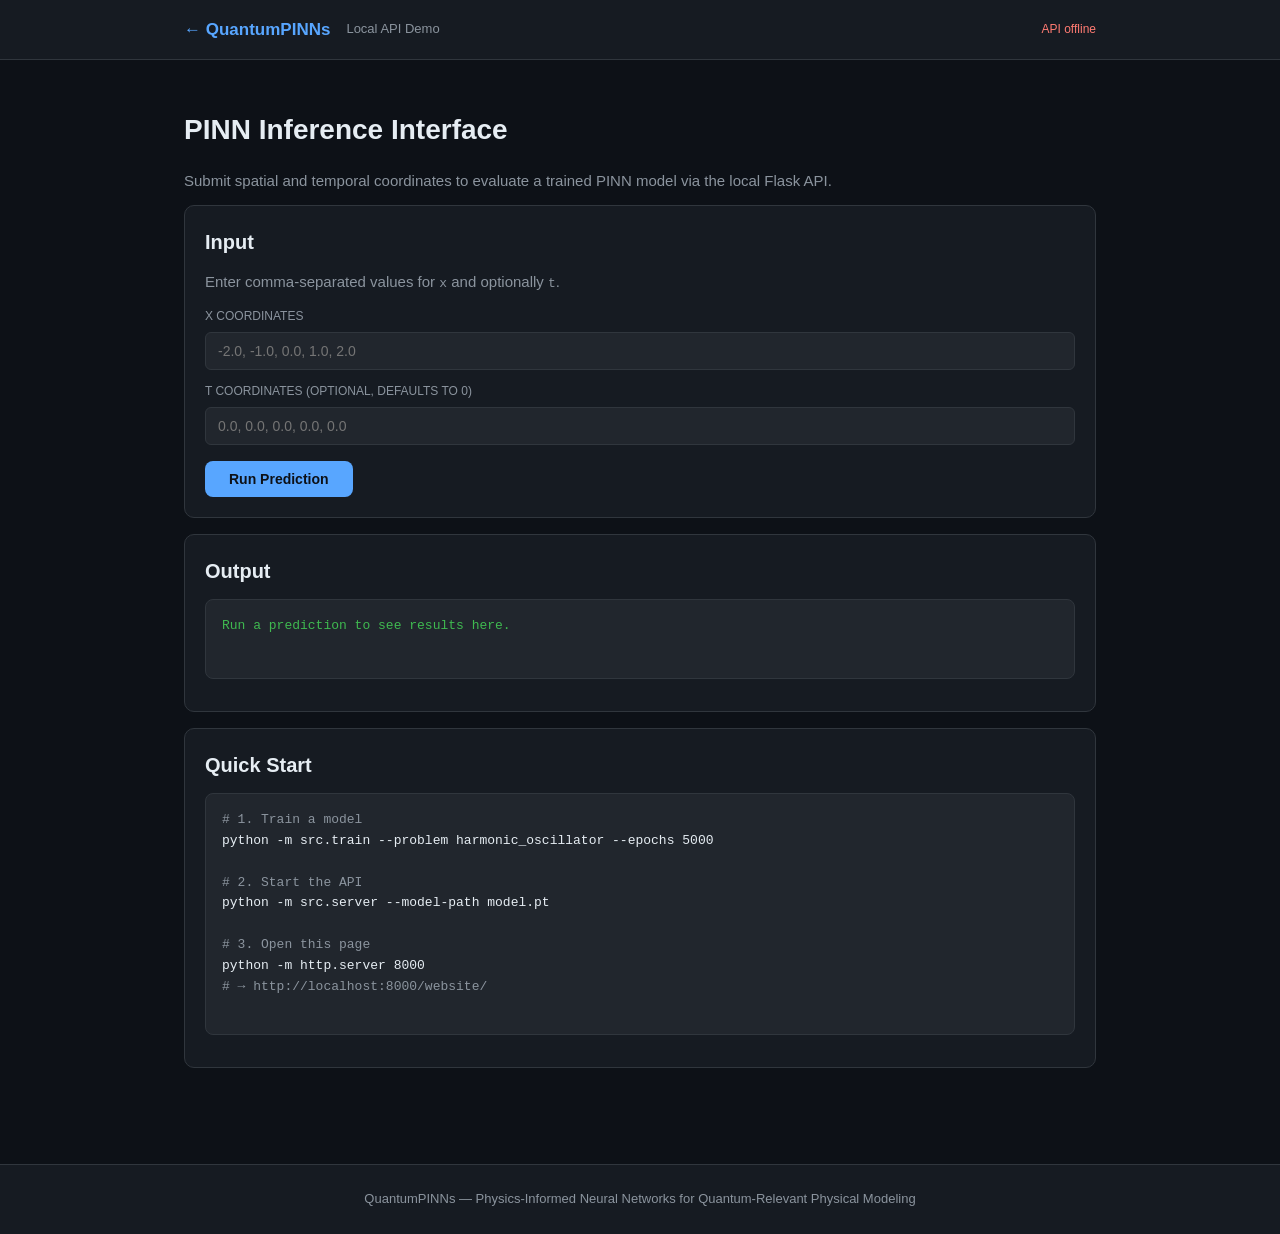
==== website/index.html @ e2410aae "project updated" ====
<!DOCTYPE html>
<html lang="en">
<head>
  <meta charset="UTF-8"/>
  <meta name="viewport" content="width=device-width, initial-scale=1.0"/>
  <title>QuantumPINNs — API Demo</title>
  <link rel="stylesheet" href="style.css"/>
</head>
<body>
<header>
  <div class="container">
    <a class="site-title" href="../index.html">← QuantumPINNs</a>
    <span style="color:var(--muted);font-size:13px;">Local API Demo</span>
    <span id="health-status" style="margin-left:auto;font-size:12px;color:var(--muted);">Checking API…</span>
  </div>
</header>
<main>
  <div class="container">
    <h1>PINN Inference Interface</h1>
    <p>Submit spatial and temporal coordinates to evaluate a trained PINN model via the local Flask API.</p>

    <div class="card">
      <h2>Input</h2>
      <p>Enter comma-separated values for <code>x</code> and optionally <code>t</code>.</p>

      <label style="display:block;margin-bottom:6px;font-size:12px;color:var(--muted);text-transform:uppercase;">
        x coordinates
      </label>
      <input id="x-input" type="text"
             placeholder="-2.0, -1.0, 0.0, 1.0, 2.0"
             style="width:100%;background:var(--surface2);border:1px solid var(--border);
                    border-radius:6px;color:var(--text);padding:10px 12px;font-size:14px;
                    outline:none;margin-bottom:12px;"/>

      <label style="display:block;margin-bottom:6px;font-size:12px;color:var(--muted);text-transform:uppercase;">
        t coordinates (optional, defaults to 0)
      </label>
      <input id="t-input" type="text"
             placeholder="0.0, 0.0, 0.0, 0.0, 0.0"
             style="width:100%;background:var(--surface2);border:1px solid var(--border);
                    border-radius:6px;color:var(--text);padding:10px 12px;font-size:14px;
                    outline:none;margin-bottom:16px;"/>

      <button onclick="submitPrediction()"
              style="background:var(--accent);color:#0d1117;border:none;padding:10px 24px;
                     border-radius:8px;font-size:14px;font-weight:700;cursor:pointer;">
        Run Prediction
      </button>
      <span id="status" style="margin-left:12px;font-size:13px;color:var(--muted);"></span>
    </div>

    <div class="card">
      <h2>Output</h2>
      <pre id="result" style="min-height:80px;color:#3fb950;">Run a prediction to see results here.</pre>
    </div>

    <div class="card">
      <h2>Quick Start</h2>
      <pre>
<span style="color:var(--muted)"># 1. Train a model</span>
python -m src.train --problem harmonic_oscillator --epochs 5000

<span style="color:var(--muted)"># 2. Start the API</span>
python -m src.server --model-path model.pt

<span style="color:var(--muted)"># 3. Open this page</span>
python -m http.server 8000
<span style="color:var(--muted)"># → http://localhost:8000/website/</span>
      </pre>
    </div>
  </div>
</main>
<footer>
  QuantumPINNs — Physics-Informed Neural Networks for Quantum-Relevant Physical Modeling
</footer>
<script src="demo.js"></script>
</body>
</html>
---- website/style.css ----
/* website/style.css — QuantumPINNs demo site styles */

:root {
  --bg: #0d1117;
  --surface: #161b22;
  --surface2: #21262d;
  --border: #30363d;
  --text: #e6edf3;
  --muted: #8b949e;
  --accent: #58a6ff;
  --green: #3fb950;
  --purple: #d2a8ff;
}

*, *::before, *::after { box-sizing: border-box; margin: 0; padding: 0; }

body {
  background: var(--bg);
  color: var(--text);
  font-family: -apple-system, BlinkMacSystemFont, "Segoe UI", Helvetica, Arial, sans-serif;
  font-size: 15px;
  line-height: 1.6;
}

.container { max-width: 960px; margin: 0 auto; padding: 0 24px; }

header {
  background: var(--surface);
  border-bottom: 1px solid var(--border);
  padding: 16px 0;
}

header .container { display: flex; align-items: center; gap: 16px; }

.site-title {
  font-size: 17px;
  font-weight: 700;
  color: var(--accent);
  text-decoration: none;
}

main { padding: 48px 0 80px; }

h1 { font-size: 28px; font-weight: 800; margin-bottom: 16px; }
h2 { font-size: 20px; font-weight: 700; margin-bottom: 12px; }
h3 { font-size: 16px; font-weight: 600; margin-bottom: 8px; color: var(--accent); }

p { color: var(--muted); margin-bottom: 12px; }

.card {
  background: var(--surface);
  border: 1px solid var(--border);
  border-radius: 10px;
  padding: 20px;
  margin-bottom: 16px;
}

code, pre {
  font-family: "SFMono-Regular", Consolas, "Liberation Mono", Menlo, monospace;
  font-size: 13px;
}

pre {
  background: var(--surface2);
  border: 1px solid var(--border);
  border-radius: 8px;
  padding: 16px;
  overflow-x: auto;
  margin: 12px 0;
}

footer {
  border-top: 1px solid var(--border);
  background: var(--surface);
  padding: 24px;
  text-align: center;
  color: var(--muted);
  font-size: 13px;
}
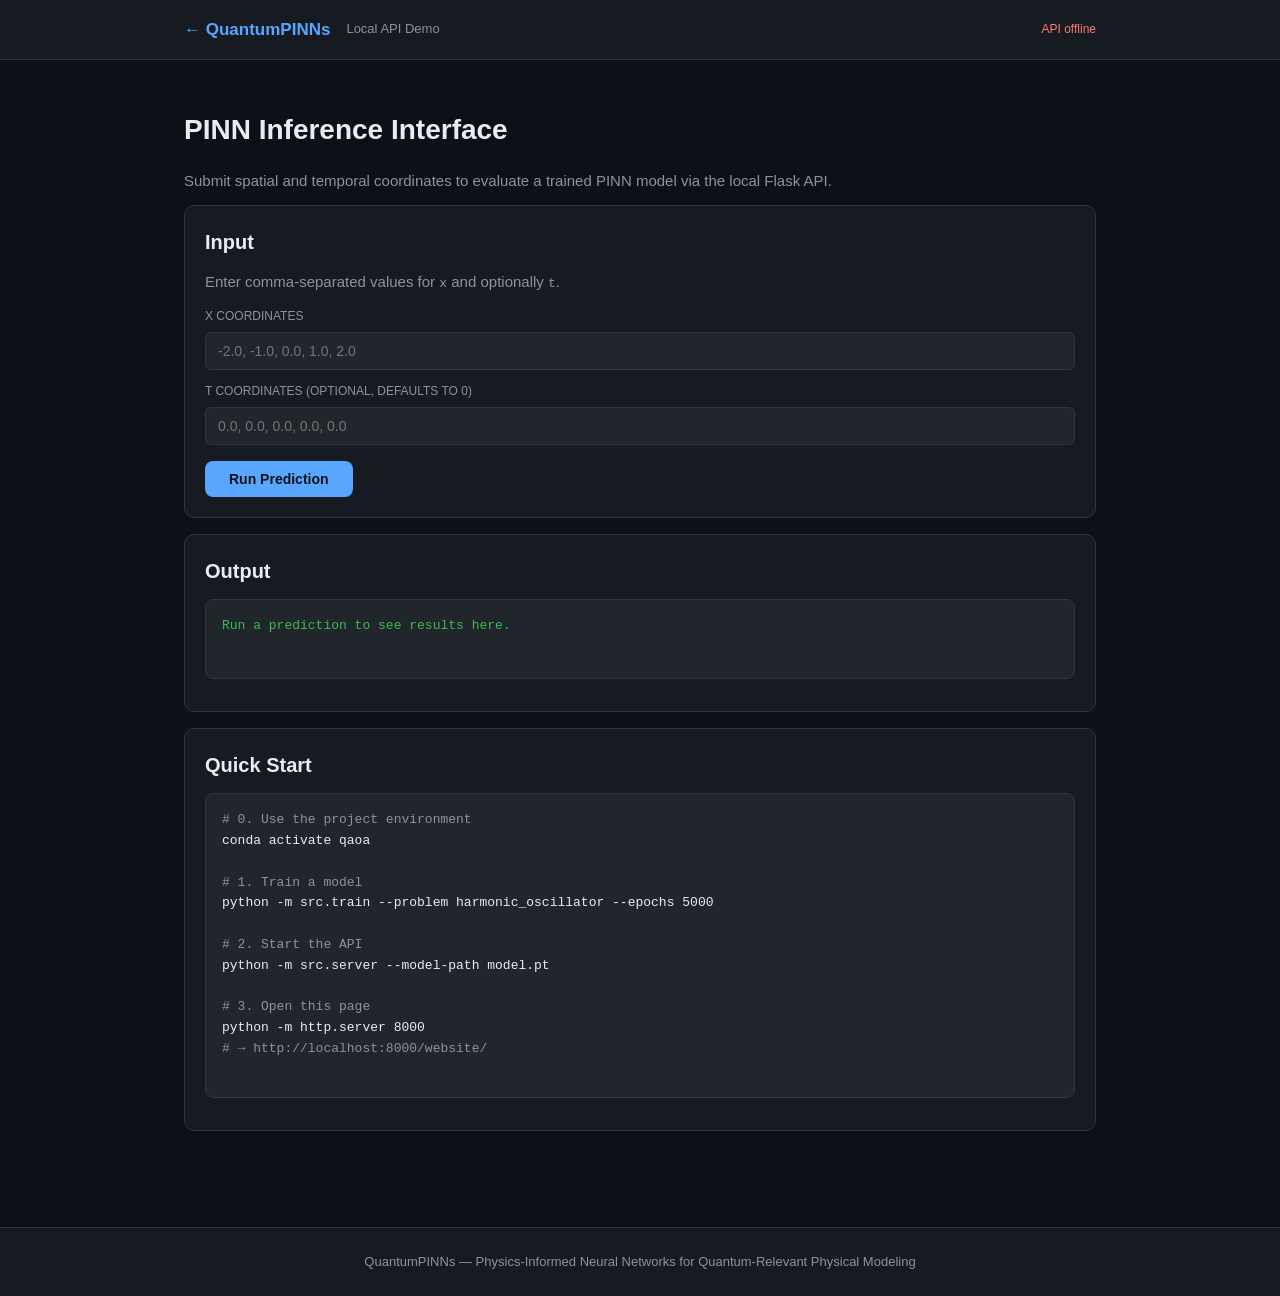
==== commit 4a0df343: "Update Research Project" ====
--- a/website/index.html
+++ b/website/index.html
@@ -57,6 +57,9 @@
     <div class="card">
       <h2>Quick Start</h2>
       <pre>
+<span style="color:var(--muted)"># 0. Use the project environment</span>
+conda activate qaoa
+
 <span style="color:var(--muted)"># 1. Train a model</span>
 python -m src.train --problem harmonic_oscillator --epochs 5000
 
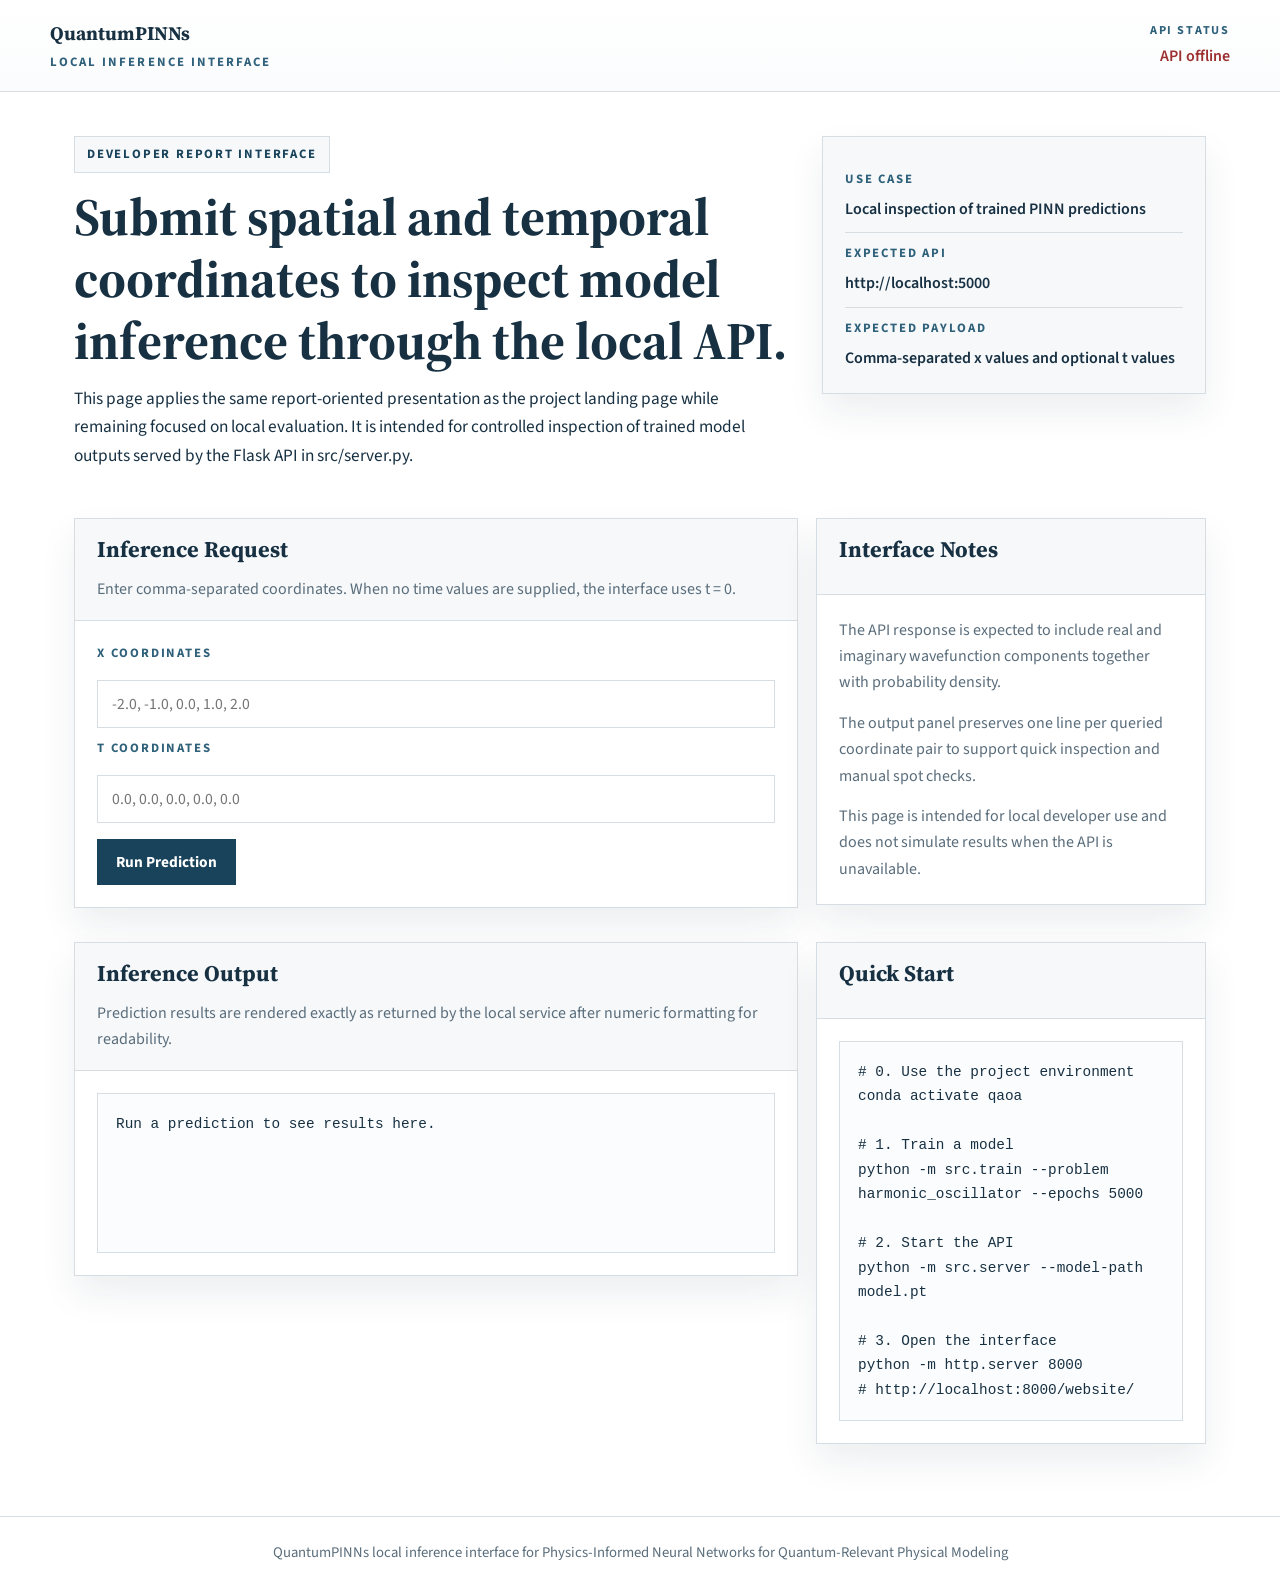
==== commit ee175500: "Update research demo" ====
--- a/website/index.html
+++ b/website/index.html
@@ -1,81 +1,133 @@
 <!DOCTYPE html>
 <html lang="en">
 <head>
-  <meta charset="UTF-8"/>
-  <meta name="viewport" content="width=device-width, initial-scale=1.0"/>
-  <title>QuantumPINNs — API Demo</title>
-  <link rel="stylesheet" href="style.css"/>
+  <meta charset="UTF-8" />
+  <meta name="viewport" content="width=device-width, initial-scale=1.0" />
+  <title>QuantumPINNs Local Inference Interface</title>
+  <link rel="preconnect" href="https://fonts.googleapis.com" />
+  <link rel="preconnect" href="https://fonts.gstatic.com" crossorigin />
+  <link href="https://fonts.googleapis.com/css2?family=Source+Sans+3:wght@400;500;600;700&family=Source+Serif+4:wght@400;600;700&display=swap" rel="stylesheet" />
+  <link rel="stylesheet" href="style.css" />
 </head>
 <body>
-<header>
-  <div class="container">
-    <a class="site-title" href="../index.html">← QuantumPINNs</a>
-    <span style="color:var(--muted);font-size:13px;">Local API Demo</span>
-    <span id="health-status" style="margin-left:auto;font-size:12px;color:var(--muted);">Checking API…</span>
-  </div>
-</header>
-<main>
-  <div class="container">
-    <h1>PINN Inference Interface</h1>
-    <p>Submit spatial and temporal coordinates to evaluate a trained PINN model via the local Flask API.</p>
+  <header class="masthead">
+    <div class="container masthead-inner">
+      <div class="identity">
+        <a class="site-title" href="../index.html">QuantumPINNs</a>
+        <span class="site-subtitle">Local inference interface</span>
+      </div>
+      <div class="status-strip">
+        <span class="status-label">API Status</span>
+        <span id="health-status" class="status-value">Checking API...</span>
+      </div>
+    </div>
+  </header>
 
-    <div class="card">
-      <h2>Input</h2>
-      <p>Enter comma-separated values for <code>x</code> and optionally <code>t</code>.</p>
+  <main class="page">
+    <section class="hero">
+      <div>
+        <span class="report-label">Developer Report Interface</span>
+        <h1>Submit spatial and temporal coordinates to inspect model inference through the local API.</h1>
+        <p class="lead">
+          This page applies the same report-oriented presentation as the project landing page while remaining focused on local evaluation. It is intended for controlled inspection of trained model outputs served by the Flask API in <code>src/server.py</code>.
+        </p>
+      </div>
 
-      <label style="display:block;margin-bottom:6px;font-size:12px;color:var(--muted);text-transform:uppercase;">
-        x coordinates
-      </label>
-      <input id="x-input" type="text"
-             placeholder="-2.0, -1.0, 0.0, 1.0, 2.0"
-             style="width:100%;background:var(--surface2);border:1px solid var(--border);
-                    border-radius:6px;color:var(--text);padding:10px 12px;font-size:14px;
-                    outline:none;margin-bottom:12px;"/>
+      <aside class="aside-card">
+        <div class="aside-row">
+          <span class="aside-label">Use Case</span>
+          <div class="aside-value">Local inspection of trained PINN predictions</div>
+        </div>
+        <div class="aside-row">
+          <span class="aside-label">Expected API</span>
+          <div class="aside-value">http://localhost:5000</div>
+        </div>
+        <div class="aside-row">
+          <span class="aside-label">Expected Payload</span>
+          <div class="aside-value">Comma-separated x values and optional t values</div>
+        </div>
+      </aside>
+    </section>
 
-      <label style="display:block;margin-bottom:6px;font-size:12px;color:var(--muted);text-transform:uppercase;">
-        t coordinates (optional, defaults to 0)
-      </label>
-      <input id="t-input" type="text"
-             placeholder="0.0, 0.0, 0.0, 0.0, 0.0"
-             style="width:100%;background:var(--surface2);border:1px solid var(--border);
-                    border-radius:6px;color:var(--text);padding:10px 12px;font-size:14px;
-                    outline:none;margin-bottom:16px;"/>
+    <section class="section section-grid">
+      <article class="panel card-large">
+        <div class="panel-head">
+          <h2>Inference Request</h2>
+          <p>Enter comma-separated coordinates. When no time values are supplied, the interface uses <code>t = 0</code>.</p>
+        </div>
+        <div class="panel-body form-layout">
+          <label class="field-label" for="x-input">x coordinates</label>
+          <input
+            id="x-input"
+            class="text-input"
+            type="text"
+            placeholder="-2.0, -1.0, 0.0, 1.0, 2.0"
+          />
 
-      <button onclick="submitPrediction()"
-              style="background:var(--accent);color:#0d1117;border:none;padding:10px 24px;
-                     border-radius:8px;font-size:14px;font-weight:700;cursor:pointer;">
-        Run Prediction
-      </button>
-      <span id="status" style="margin-left:12px;font-size:13px;color:var(--muted);"></span>
-    </div>
+          <label class="field-label" for="t-input">t coordinates</label>
+          <input
+            id="t-input"
+            class="text-input"
+            type="text"
+            placeholder="0.0, 0.0, 0.0, 0.0, 0.0"
+          />
 
-    <div class="card">
-      <h2>Output</h2>
-      <pre id="result" style="min-height:80px;color:#3fb950;">Run a prediction to see results here.</pre>
-    </div>
+          <div class="action-row">
+            <button class="button-primary" onclick="submitPrediction()">Run Prediction</button>
+            <span id="status" class="inline-status"></span>
+          </div>
+        </div>
+      </article>
 
-    <div class="card">
-      <h2>Quick Start</h2>
-      <pre>
-<span style="color:var(--muted)"># 0. Use the project environment</span>
+      <article class="panel card-small">
+        <div class="panel-head">
+          <h2>Interface Notes</h2>
+        </div>
+        <div class="panel-body prose-block">
+          <p>The API response is expected to include real and imaginary wavefunction components together with probability density.</p>
+          <p>The output panel preserves one line per queried coordinate pair to support quick inspection and manual spot checks.</p>
+          <p>This page is intended for local developer use and does not simulate results when the API is unavailable.</p>
+        </div>
+      </article>
+    </section>
+
+    <section class="section section-grid">
+      <article class="panel card-large">
+        <div class="panel-head">
+          <h2>Inference Output</h2>
+          <p>Prediction results are rendered exactly as returned by the local service after numeric formatting for readability.</p>
+        </div>
+        <div class="panel-body">
+          <pre id="result" class="output-panel">Run a prediction to see results here.</pre>
+        </div>
+      </article>
+
+      <article class="panel card-small">
+        <div class="panel-head">
+          <h2>Quick Start</h2>
+        </div>
+        <div class="panel-body">
+          <pre class="command-block"># 0. Use the project environment
 conda activate qaoa
 
-<span style="color:var(--muted)"># 1. Train a model</span>
+# 1. Train a model
 python -m src.train --problem harmonic_oscillator --epochs 5000
 
-<span style="color:var(--muted)"># 2. Start the API</span>
+# 2. Start the API
 python -m src.server --model-path model.pt
 
-<span style="color:var(--muted)"># 3. Open this page</span>
+# 3. Open the interface
 python -m http.server 8000
-<span style="color:var(--muted)"># → http://localhost:8000/website/</span>
-      </pre>
-    </div>
-  </div>
-</main>
-<footer>
-  QuantumPINNs — Physics-Informed Neural Networks for Quantum-Relevant Physical Modeling
-</footer>
-<script src="demo.js"></script>
+# http://localhost:8000/website/</pre>
+        </div>
+      </article>
+    </section>
+  </main>
+
+  <footer class="footer">
+    QuantumPINNs local inference interface for Physics-Informed Neural Networks for Quantum-Relevant Physical Modeling
+  </footer>
+
+  <script src="demo.js"></script>
 </body>
 </html>
--- a/website/style.css
+++ b/website/style.css
@@ -1,79 +1,324 @@
-/* website/style.css — QuantumPINNs demo site styles */
+/* website/style.css — QuantumPINNs local report interface */
 
 :root {
-  --bg: #0d1117;
-  --surface: #161b22;
-  --surface2: #21262d;
-  --border: #30363d;
-  --text: #e6edf3;
-  --muted: #8b949e;
-  --accent: #58a6ff;
-  --green: #3fb950;
-  --purple: #d2a8ff;
-}
-
-*, *::before, *::after { box-sizing: border-box; margin: 0; padding: 0; }
+  --bg: #ffffff;
+  --ink: #173042;
+  --muted: #5a6d7b;
+  --line: #d6dde3;
+  --panel: #f6f8fa;
+  --panel-strong: #eef3f6;
+  --accent: #19435b;
+  --accent-soft: #2f617b;
+  --success: #215f46;
+  --warning: #8c5a1b;
+  --danger: #9c2f2f;
+  --shadow: 0 18px 34px rgba(23, 48, 66, 0.08);
+  --font-sans: "Source Sans 3", "Segoe UI", Arial, sans-serif;
+  --font-serif: "Source Serif 4", Georgia, serif;
+  --font-mono: "SFMono-Regular", Consolas, Menlo, monospace;
+}
+
+*, *::before, *::after {
+  box-sizing: border-box;
+}
+
+html {
+  scroll-behavior: smooth;
+}
 
 body {
+  margin: 0;
   background: var(--bg);
-  color: var(--text);
-  font-family: -apple-system, BlinkMacSystemFont, "Segoe UI", Helvetica, Arial, sans-serif;
-  font-size: 15px;
-  line-height: 1.6;
-}
-
-.container { max-width: 960px; margin: 0 auto; padding: 0 24px; }
-
-header {
-  background: var(--surface);
-  border-bottom: 1px solid var(--border);
-  padding: 16px 0;
-}
-
-header .container { display: flex; align-items: center; gap: 16px; }
-
-.site-title {
-  font-size: 17px;
-  font-weight: 700;
+  color: var(--ink);
+  font-family: var(--font-sans);
+  font-size: 16px;
+  line-height: 1.65;
+}
+
+a {
   color: var(--accent);
   text-decoration: none;
 }
 
-main { padding: 48px 0 80px; }
-
-h1 { font-size: 28px; font-weight: 800; margin-bottom: 16px; }
-h2 { font-size: 20px; font-weight: 700; margin-bottom: 12px; }
-h3 { font-size: 16px; font-weight: 600; margin-bottom: 8px; color: var(--accent); }
-
-p { color: var(--muted); margin-bottom: 12px; }
-
-.card {
-  background: var(--surface);
-  border: 1px solid var(--border);
-  border-radius: 10px;
-  padding: 20px;
-  margin-bottom: 16px;
-}
-
-code, pre {
-  font-family: "SFMono-Regular", Consolas, "Liberation Mono", Menlo, monospace;
-  font-size: 13px;
-}
-
-pre {
-  background: var(--surface2);
-  border: 1px solid var(--border);
-  border-radius: 8px;
-  padding: 16px;
+a:hover {
+  text-decoration: underline;
+}
+
+code,
+pre,
+input,
+button {
+  font-family: inherit;
+}
+
+.container {
+  max-width: 1180px;
+  margin: 0 auto;
+  padding: 0 24px;
+}
+
+.masthead {
+  border-bottom: 1px solid var(--line);
+  background: linear-gradient(180deg, #ffffff 0%, #fbfcfd 100%);
+}
+
+.masthead-inner {
+  display: flex;
+  align-items: center;
+  justify-content: space-between;
+  gap: 20px;
+  padding: 18px 0;
+}
+
+.identity {
+  display: flex;
+  flex-direction: column;
+  gap: 2px;
+}
+
+.site-title {
+  font-family: var(--font-serif);
+  font-size: 1.2rem;
+  font-weight: 700;
+  color: var(--ink);
+}
+
+.site-subtitle {
+  font-size: 0.8rem;
+  text-transform: uppercase;
+  letter-spacing: 0.16em;
+  color: var(--accent-soft);
+  font-weight: 700;
+}
+
+.status-strip {
+  display: flex;
+  flex-direction: column;
+  align-items: flex-end;
+  gap: 2px;
+}
+
+.status-label {
+  font-size: 0.76rem;
+  text-transform: uppercase;
+  letter-spacing: 0.15em;
+  color: var(--accent-soft);
+  font-weight: 700;
+}
+
+.status-value {
+  color: var(--muted);
+  font-weight: 600;
+}
+
+.page {
+  max-width: 1180px;
+  margin: 0 auto;
+  padding: 44px 24px 72px;
+}
+
+.hero {
+  display: grid;
+  grid-template-columns: minmax(0, 1.5fr) minmax(260px, 0.8fr);
+  gap: 28px;
+  align-items: start;
+}
+
+.report-label {
+  display: inline-block;
+  margin-bottom: 14px;
+  padding: 7px 12px;
+  border: 1px solid var(--line);
+  background: var(--panel);
+  color: var(--accent);
+  font-size: 0.8rem;
+  font-weight: 700;
+  letter-spacing: 0.14em;
+  text-transform: uppercase;
+}
+
+h1,
+h2,
+h3 {
+  margin: 0 0 12px;
+  font-family: var(--font-serif);
+  line-height: 1.18;
+  color: var(--ink);
+}
+
+h1 {
+  font-size: clamp(2.1rem, 4.1vw, 3.7rem);
+}
+
+h2 {
+  font-size: 1.4rem;
+}
+
+p {
+  margin: 0 0 14px;
+  color: var(--muted);
+}
+
+.lead {
+  max-width: 760px;
+  font-size: 1.08rem;
+  color: var(--ink);
+}
+
+.aside-card,
+.panel {
+  border: 1px solid var(--line);
+  background: #ffffff;
+  box-shadow: var(--shadow);
+}
+
+.aside-card {
+  padding: 22px;
+  background: var(--panel);
+}
+
+.aside-row {
+  padding: 10px 0;
+  border-bottom: 1px solid var(--line);
+}
+
+.aside-row:last-child {
+  border-bottom: 0;
+  padding-bottom: 0;
+}
+
+.aside-label,
+.field-label {
+  display: block;
+  margin-bottom: 6px;
+  font-size: 0.8rem;
+  text-transform: uppercase;
+  letter-spacing: 0.14em;
+  color: var(--accent-soft);
+  font-weight: 700;
+}
+
+.aside-value {
+  color: var(--ink);
+  font-weight: 600;
+}
+
+.section {
+  margin-top: 34px;
+}
+
+.section-grid {
+  display: grid;
+  grid-template-columns: minmax(0, 1.3fr) minmax(280px, 0.7fr);
+  gap: 18px;
+  align-items: start;
+}
+
+.panel {
+  overflow: hidden;
+}
+
+.panel-head {
+  padding: 18px 22px;
+  border-bottom: 1px solid var(--line);
+  background: var(--panel);
+}
+
+.panel-head p:last-child {
+  margin-bottom: 0;
+}
+
+.panel-body {
+  padding: 22px;
+}
+
+.form-layout {
+  display: grid;
+  gap: 10px;
+}
+
+.text-input {
+  width: 100%;
+  padding: 12px 14px;
+  border: 1px solid var(--line);
+  border-radius: 0;
+  background: #ffffff;
+  color: var(--ink);
+  font-size: 0.98rem;
+  outline: none;
+}
+
+.text-input:focus {
+  border-color: var(--accent);
+  box-shadow: 0 0 0 3px rgba(25, 67, 91, 0.08);
+}
+
+.action-row {
+  display: flex;
+  align-items: center;
+  gap: 14px;
+  flex-wrap: wrap;
+  margin-top: 6px;
+}
+
+.button-primary {
+  border: 1px solid var(--accent);
+  background: var(--accent);
+  color: #ffffff;
+  padding: 11px 18px;
+  font-size: 0.96rem;
+  font-weight: 700;
+  cursor: pointer;
+}
+
+.button-primary:hover {
+  background: var(--accent-soft);
+}
+
+.inline-status {
+  color: var(--muted);
+  font-weight: 600;
+}
+
+.prose-block p:last-child {
+  margin-bottom: 0;
+}
+
+.output-panel,
+.command-block {
+  margin: 0;
+  padding: 18px;
+  border: 1px solid var(--line);
+  background: #fbfcfd;
+  color: var(--ink);
+  font-family: var(--font-mono);
+  font-size: 0.9rem;
+  line-height: 1.7;
   overflow-x: auto;
-  margin: 12px 0;
-}
-
-footer {
-  border-top: 1px solid var(--border);
-  background: var(--surface);
+  white-space: pre-wrap;
+}
+
+.output-panel {
+  min-height: 160px;
+}
+
+.footer {
+  border-top: 1px solid var(--line);
   padding: 24px;
   text-align: center;
   color: var(--muted);
-  font-size: 13px;
-}
+  font-size: 0.92rem;
+}
+
+@media (max-width: 980px) {
+  .masthead-inner,
+  .hero,
+  .section-grid {
+    grid-template-columns: 1fr;
+  }
+
+  .masthead-inner,
+  .status-strip {
+    align-items: flex-start;
+  }
+}
